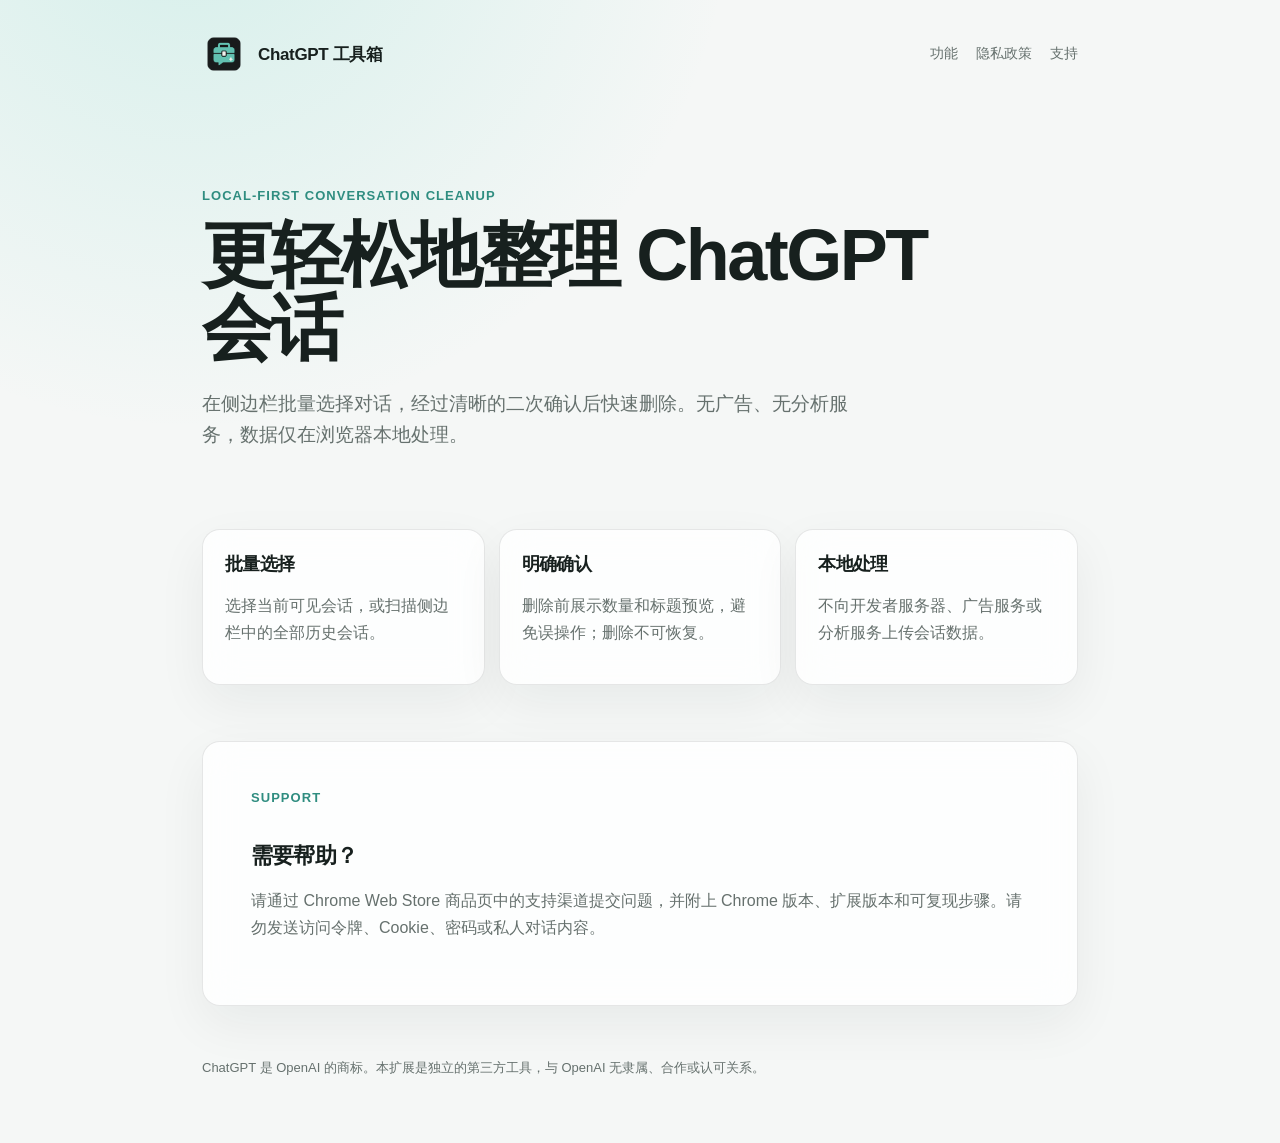
==== index.html @ 708b3f69 "Publish ChatGPT Toolbox site" ====
<!doctype html>
<html lang="zh-CN">
  <head>
    <meta charset="utf-8" />
    <meta name="viewport" content="width=device-width, initial-scale=1" />
    <meta name="description" content="在 ChatGPT 侧边栏批量选择并删除会话的本地 Chrome 扩展。" />
    <title>ChatGPT 工具箱</title>
    <link rel="icon" href="icon-128.png" />
    <link rel="stylesheet" href="styles.css" />
  </head>
  <body>
    <div class="site-shell">
      <header class="site-header">
        <a class="brand" href="index.html">
          <img src="icon-128.png" alt="" />
          <strong>ChatGPT 工具箱</strong>
        </a>
        <nav class="site-nav" aria-label="页面导航">
          <a href="#features">功能</a>
          <a href="privacy.html">隐私政策</a>
          <a href="#support">支持</a>
        </nav>
      </header>

      <main>
        <section class="hero">
          <div class="eyebrow">Local-first conversation cleanup</div>
          <h1>更轻松地整理 ChatGPT 会话</h1>
          <p>在侧边栏批量选择对话，经过清晰的二次确认后快速删除。无广告、无分析服务，数据仅在浏览器本地处理。</p>
        </section>

        <section class="card-grid" id="features" aria-label="主要功能">
          <article class="card">
            <h2>批量选择</h2>
            <p>选择当前可见会话，或扫描侧边栏中的全部历史会话。</p>
          </article>
          <article class="card">
            <h2>明确确认</h2>
            <p>删除前展示数量和标题预览，避免误操作；删除不可恢复。</p>
          </article>
          <article class="card">
            <h2>本地处理</h2>
            <p>不向开发者服务器、广告服务或分析服务上传会话数据。</p>
          </article>
        </section>

        <section class="policy" id="support">
          <div class="eyebrow">Support</div>
          <h2>需要帮助？</h2>
          <p>请通过 Chrome Web Store 商品页中的支持渠道提交问题，并附上 Chrome 版本、扩展版本和可复现步骤。请勿发送访问令牌、Cookie、密码或私人对话内容。</p>
        </section>
      </main>

      <footer class="site-footer">
        ChatGPT 是 OpenAI 的商标。本扩展是独立的第三方工具，与 OpenAI 无隶属、合作或认可关系。
      </footer>
    </div>
  </body>
</html>
---- styles.css ----
:root {
  color-scheme: light dark;
  font-family: Inter, ui-sans-serif, -apple-system, BlinkMacSystemFont, "Segoe UI", sans-serif;
  --bg: #f5f7f6;
  --surface: rgba(255, 255, 255, 0.82);
  --border: rgba(17, 24, 22, 0.1);
  --text: #17201e;
  --muted: #66716e;
  --accent: #2f8d80;
  --accent-soft: #dff3ee;
}

* {
  box-sizing: border-box;
}

body {
  background:
    radial-gradient(circle at 15% -10%, rgba(83, 207, 188, 0.2), transparent 34rem),
    var(--bg);
  color: var(--text);
  margin: 0;
  min-height: 100vh;
}

a {
  color: inherit;
}

.site-shell {
  margin: 0 auto;
  max-width: 920px;
  padding: 32px 22px 64px;
}

.site-header {
  align-items: center;
  display: flex;
  justify-content: space-between;
}

.brand {
  align-items: center;
  display: flex;
  gap: 12px;
  text-decoration: none;
}

.brand img {
  border-radius: 14px;
  height: 44px;
  width: 44px;
}

.brand strong {
  font-size: 17px;
  letter-spacing: -0.02em;
}

.site-nav {
  color: var(--muted);
  display: flex;
  font-size: 14px;
  gap: 18px;
}

.site-nav a {
  text-decoration: none;
}

.hero {
  padding: 112px 0 78px;
}

.eyebrow {
  color: var(--accent);
  font-size: 13px;
  font-weight: 700;
  letter-spacing: 0.08em;
  text-transform: uppercase;
}

h1,
h2 {
  letter-spacing: -0.035em;
}

h1 {
  font-size: clamp(42px, 8vw, 72px);
  line-height: 1.02;
  margin: 16px 0 22px;
  max-width: 760px;
}

.hero > p {
  color: var(--muted);
  font-size: 19px;
  line-height: 1.65;
  margin: 0;
  max-width: 680px;
}

.card-grid {
  display: grid;
  gap: 14px;
  grid-template-columns: repeat(3, 1fr);
}

.card,
.policy {
  backdrop-filter: blur(18px);
  background: var(--surface);
  border: 1px solid var(--border);
  border-radius: 18px;
  box-shadow: 0 18px 50px rgba(24, 38, 34, 0.06);
}

.card {
  padding: 22px;
}

.card h2 {
  font-size: 18px;
  margin: 0 0 8px;
}

.card p,
.policy p,
.policy li {
  color: var(--muted);
  line-height: 1.7;
}

.policy {
  margin-top: 56px;
  padding: clamp(24px, 5vw, 48px);
}

.policy h1 {
  font-size: clamp(34px, 6vw, 52px);
  margin-top: 8px;
}

.policy h2 {
  font-size: 22px;
  margin: 36px 0 10px;
}

.policy h3 {
  font-size: 19px;
  letter-spacing: -0.025em;
  margin: 32px 0 10px;
}

.policy-language {
  border-top: 1px solid var(--border);
  margin-top: 48px;
  padding-top: 48px;
}

.policy-language > h2 {
  font-size: clamp(30px, 5vw, 44px);
  margin-top: 8px;
}

.policy li + li {
  margin-top: 8px;
}

.notice {
  background: var(--accent-soft);
  border-radius: 14px;
  color: #275f57;
  margin-top: 28px;
  padding: 16px 18px;
}

.site-footer {
  color: var(--muted);
  font-size: 13px;
  line-height: 1.6;
  padding-top: 52px;
}

@media (max-width: 680px) {
  .site-header {
    align-items: flex-start;
    gap: 18px;
  }

  .site-nav {
    flex-direction: column;
    gap: 6px;
    text-align: right;
  }

  .hero {
    padding-top: 74px;
  }

  .card-grid {
    grid-template-columns: 1fr;
  }
}

@media (prefers-color-scheme: dark) {
  :root {
    --bg: #111514;
    --surface: rgba(29, 35, 33, 0.84);
    --border: rgba(255, 255, 255, 0.09);
    --text: #eef3f1;
    --muted: #a5afac;
    --accent: #69d5c4;
    --accent-soft: #183c36;
  }

  .notice {
    color: #a5e7dc;
  }
}
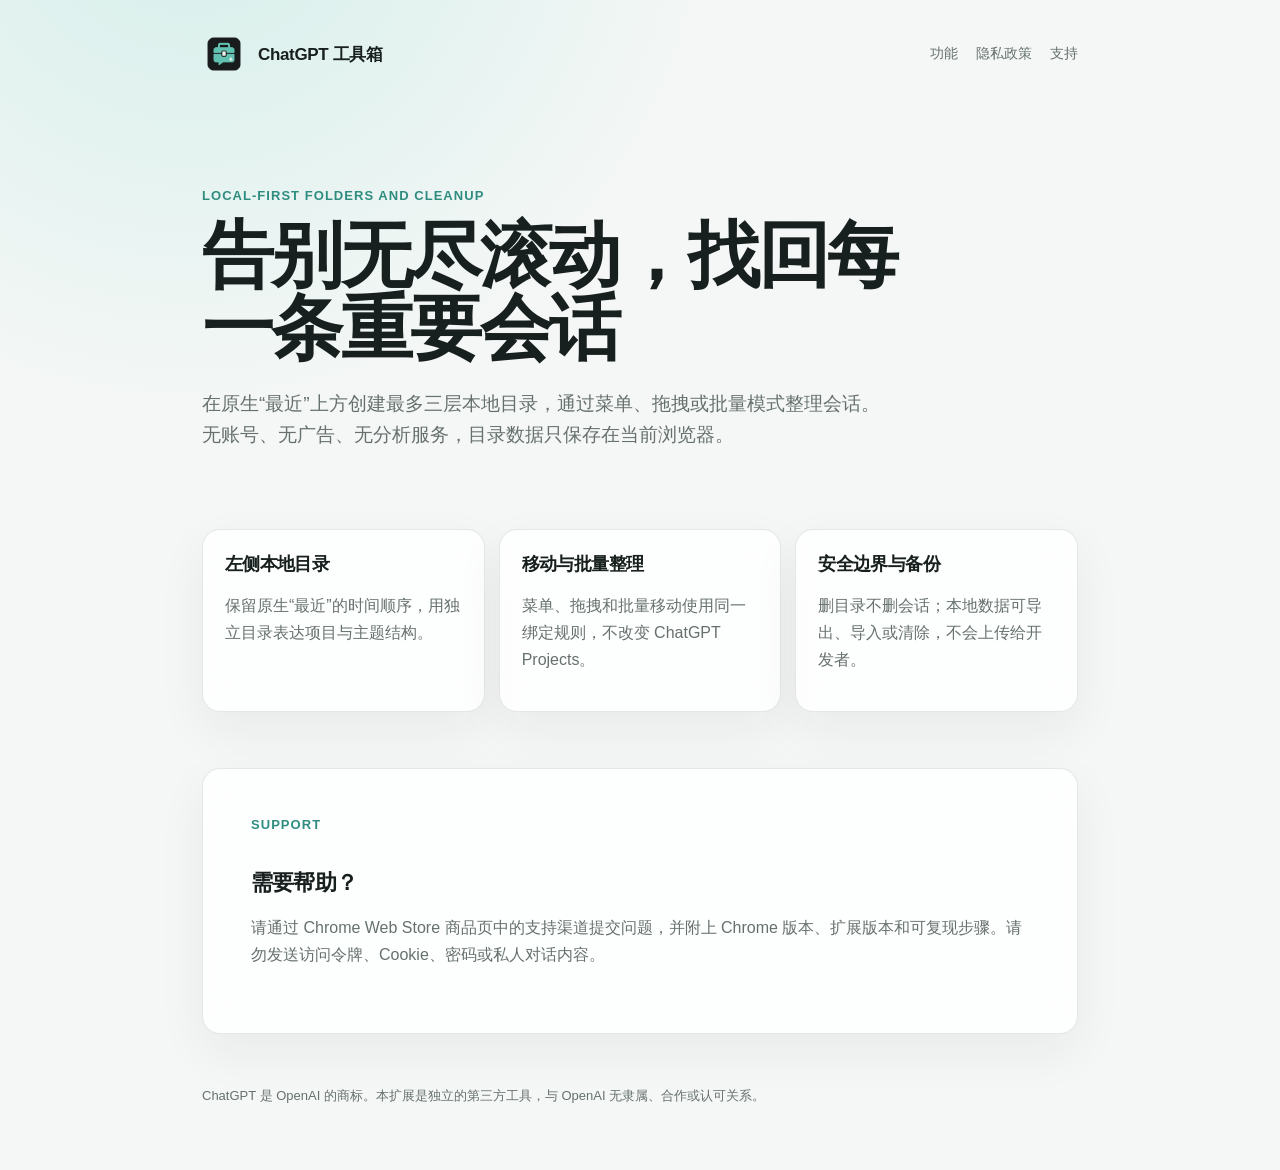
==== commit 2b98036b: "Update site for v0.5 folders release" ====
--- a/index.html
+++ b/index.html
@@ -3,8 +3,8 @@
   <head>
     <meta charset="utf-8" />
     <meta name="viewport" content="width=device-width, initial-scale=1" />
-    <meta name="description" content="在 ChatGPT 侧边栏批量选择并删除会话的本地 Chrome 扩展。" />
-    <title>ChatGPT 工具箱</title>
+    <meta name="description" content="告别无尽滚动：在 ChatGPT 原生侧栏用本地目录整理会话，批量移动或安全清理。" />
+    <title>ChatGPT 工具箱：目录与批量整理</title>
     <link rel="icon" href="icon-128.png" />
     <link rel="stylesheet" href="styles.css" />
   </head>
@@ -24,23 +24,23 @@
 
       <main>
         <section class="hero">
-          <div class="eyebrow">Local-first conversation cleanup</div>
-          <h1>更轻松地整理 ChatGPT 会话</h1>
-          <p>在侧边栏批量选择对话，经过清晰的二次确认后快速删除。无广告、无分析服务，数据仅在浏览器本地处理。</p>
+          <div class="eyebrow">Local-first folders and cleanup</div>
+          <h1>告别无尽滚动，找回每一条重要会话</h1>
+          <p>在原生“最近”上方创建最多三层本地目录，通过菜单、拖拽或批量模式整理会话。无账号、无广告、无分析服务，目录数据只保存在当前浏览器。</p>
         </section>
 
         <section class="card-grid" id="features" aria-label="主要功能">
           <article class="card">
-            <h2>批量选择</h2>
-            <p>选择当前可见会话，或扫描侧边栏中的全部历史会话。</p>
+            <h2>左侧本地目录</h2>
+            <p>保留原生“最近”的时间顺序，用独立目录表达项目与主题结构。</p>
           </article>
           <article class="card">
-            <h2>明确确认</h2>
-            <p>删除前展示数量和标题预览，避免误操作；删除不可恢复。</p>
+            <h2>移动与批量整理</h2>
+            <p>菜单、拖拽和批量移动使用同一绑定规则，不改变 ChatGPT Projects。</p>
           </article>
           <article class="card">
-            <h2>本地处理</h2>
-            <p>不向开发者服务器、广告服务或分析服务上传会话数据。</p>
+            <h2>安全边界与备份</h2>
+            <p>删目录不删会话；本地数据可导出、导入或清除，不会上传给开发者。</p>
           </article>
         </section>
 
